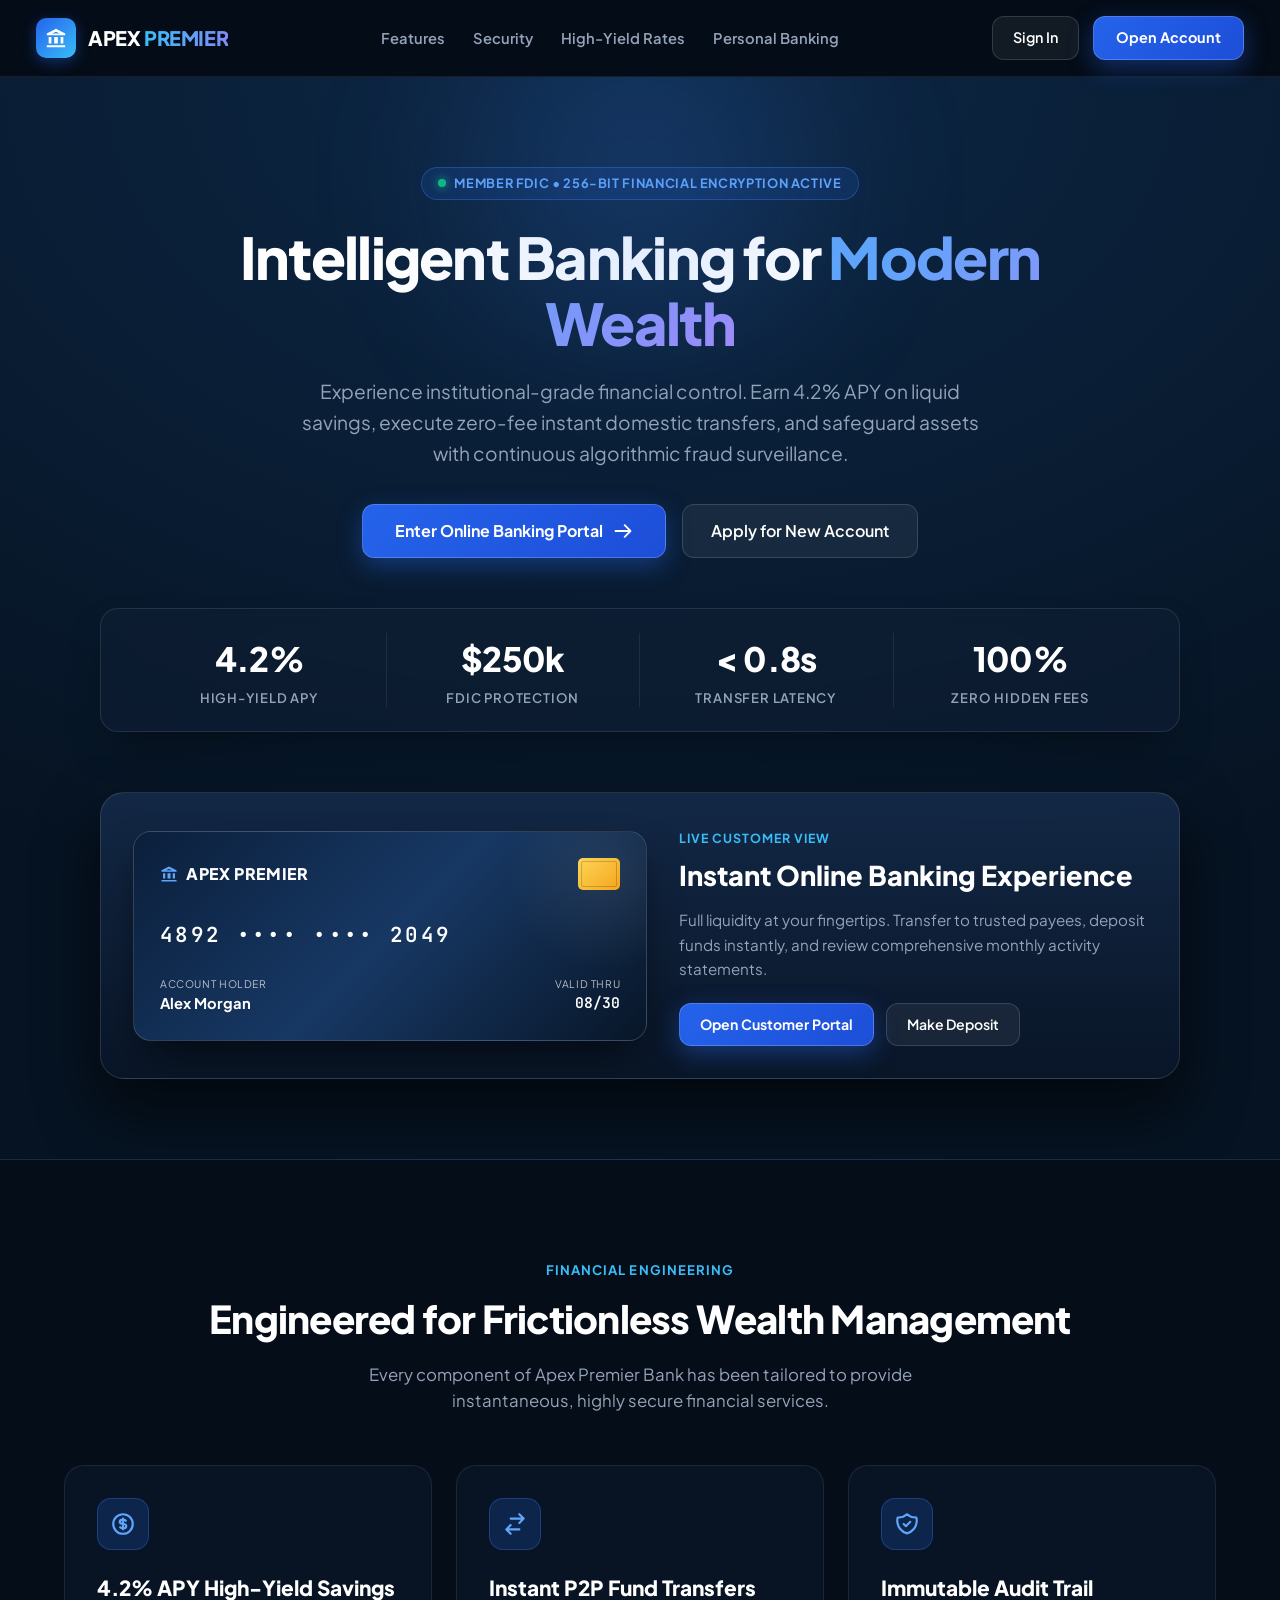
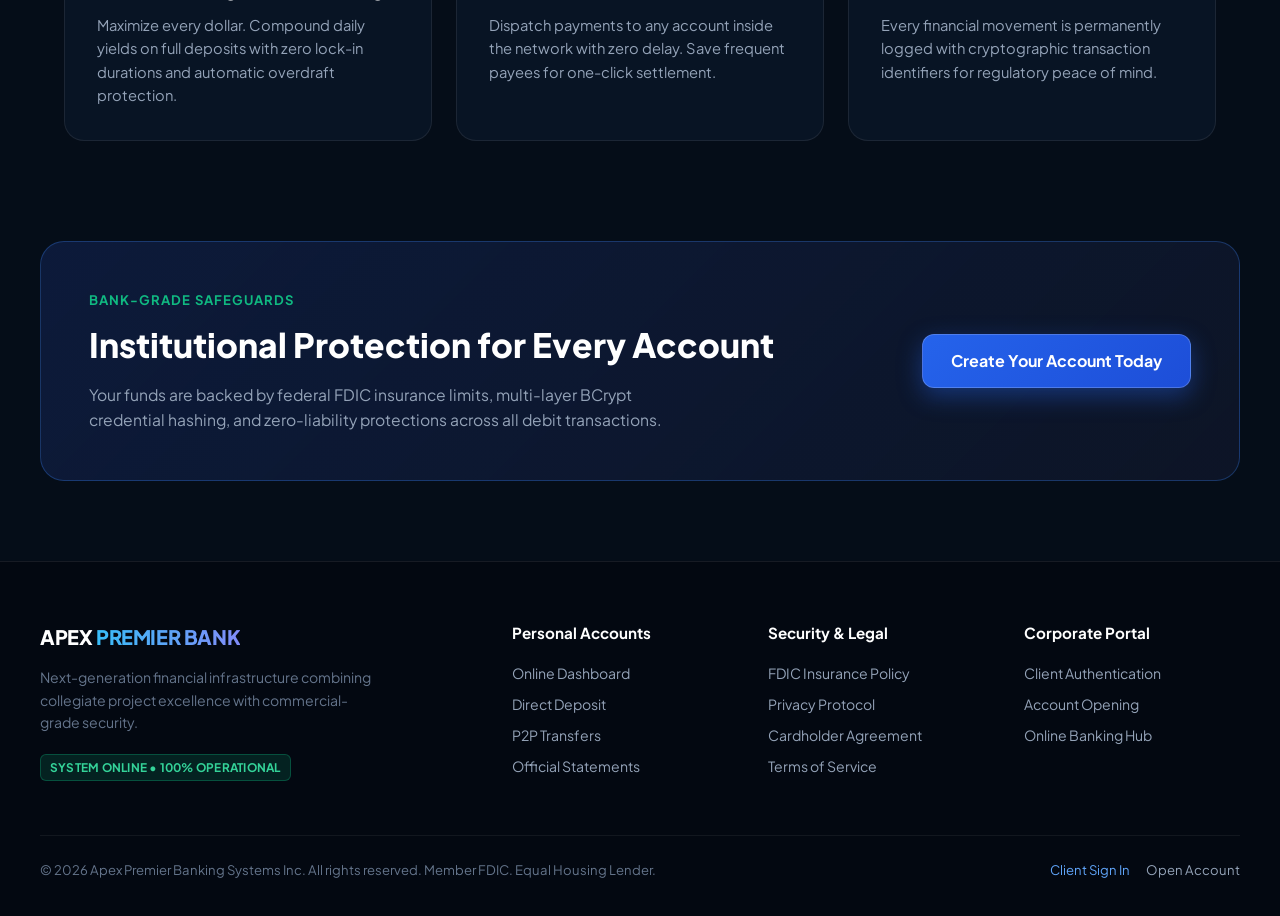
==== index.html @ bdad442d "Fix GitHub deployment: add root pages, clean submodules, update UI and backend" ====
<!DOCTYPE html>
<html lang="en">
<head>
  <meta charset="UTF-8">
  <meta name="viewport" content="width=device-width, initial-scale=1.0">
  <title>Apex Premier Bank - Intelligent Modern Banking</title>
  <link rel="stylesheet" href="css/style.css">
  <link rel="stylesheet" href="css/dashboard.css">
  <style>
    /* World-Class Premium Landing UI Styles */
    :root {
      --hero-gradient: radial-gradient(100% 80% at 50% 0%, #0d2847 0%, #061322 100%);
      --accent-glow: 0 0 40px rgba(37, 99, 235, 0.28);
    }

    body {
      background-color: #050d18;
      color: #e2e8f0;
      overflow-x: hidden;
    }

    /* Premium Navigation Header */
    .landing-nav {
      position: sticky;
      top: 0;
      z-index: 100;
      background: rgba(5, 13, 24, 0.85);
      backdrop-filter: blur(16px);
      -webkit-backdrop-filter: blur(16px);
      border-bottom: 1px solid rgba(255, 255, 255, 0.08);
      padding: 16px 36px;
      display: flex;
      justify-content: space-between;
      align-items: center;
    }

    .brand-logo-wrap {
      display: flex;
      align-items: center;
      gap: 12px;
      text-decoration: none;
    }

    .brand-icon-lux {
      width: 40px;
      height: 40px;
      background: linear-gradient(135deg, #2563eb, #38bdf8);
      border-radius: 10px;
      display: flex;
      align-items: center;
      justify-content: center;
      color: #ffffff;
      box-shadow: 0 4px 14px rgba(37, 99, 235, 0.4);
    }

    .brand-text-lux {
      font-size: 1.25rem;
      font-weight: 800;
      letter-spacing: -0.02em;
      color: #ffffff;
    }

    .brand-text-lux span {
      background: linear-gradient(90deg, #38bdf8, #818cf8);
      -webkit-background-clip: text;
      -webkit-text-fill-color: transparent;
    }

    .nav-links-lux {
      display: flex;
      align-items: center;
      gap: 28px;
      list-style: none;
    }

    .nav-links-lux a {
      color: #94a3b8;
      font-size: 0.92rem;
      font-weight: 600;
      transition: color 0.2s ease;
    }

    .nav-links-lux a:hover {
      color: #ffffff;
    }

    .nav-actions-lux {
      display: flex;
      align-items: center;
      gap: 14px;
    }

    /* Hero Section */
    .hero-lux {
      position: relative;
      background: var(--hero-gradient);
      padding: 90px 24px 80px;
      text-align: center;
      overflow: hidden;
      border-bottom: 1px solid rgba(255, 255, 255, 0.06);
    }

    .hero-glow-orb {
      position: absolute;
      top: -100px;
      left: 50%;
      transform: translateX(-50%);
      width: 600px;
      height: 400px;
      background: radial-gradient(circle, rgba(59, 130, 246, 0.22) 0%, transparent 70%);
      filter: blur(60px);
      pointer-events: none;
    }

    .hero-badge {
      display: inline-flex;
      align-items: center;
      gap: 8px;
      padding: 6px 16px;
      border-radius: 50px;
      background: rgba(37, 99, 235, 0.15);
      border: 1px solid rgba(59, 130, 246, 0.35);
      color: #60a5fa;
      font-size: 0.8rem;
      font-weight: 700;
      letter-spacing: 0.05em;
      margin-bottom: 24px;
      text-transform: uppercase;
    }

    .hero-badge-dot {
      width: 8px;
      height: 8px;
      border-radius: 50%;
      background: #10b981;
      box-shadow: 0 0 10px #10b981;
    }

    .hero-headline {
      font-size: 3.6rem;
      font-weight: 800;
      letter-spacing: -0.03em;
      line-height: 1.15;
      max-width: 900px;
      margin: 0 auto 20px;
      color: #ffffff;
    }

    .hero-headline span {
      background: linear-gradient(135deg, #60a5fa 20%, #a78bfa 100%);
      -webkit-background-clip: text;
      -webkit-text-fill-color: transparent;
    }

    .hero-subtext {
      font-size: 1.2rem;
      color: #94a3b8;
      max-width: 680px;
      margin: 0 auto 36px;
      line-height: 1.6;
    }

    .hero-cta-group {
      display: flex;
      justify-content: center;
      gap: 16px;
      margin-bottom: 50px;
      flex-wrap: wrap;
    }

    .btn-lux-primary {
      background: linear-gradient(135deg, #2563eb, #1d4ed8);
      color: #ffffff;
      padding: 14px 32px;
      border-radius: 12px;
      font-weight: 700;
      font-size: 1rem;
      box-shadow: 0 8px 24px rgba(37, 99, 235, 0.4);
      display: inline-flex;
      align-items: center;
      gap: 10px;
      border: 1px solid rgba(255, 255, 255, 0.2);
      transition: all 0.25s ease;
    }

    .btn-lux-primary:hover {
      transform: translateY(-2px);
      box-shadow: 0 12px 30px rgba(37, 99, 235, 0.6);
      background: linear-gradient(135deg, #3b82f6, #2563eb);
    }

    .btn-lux-secondary {
      background: rgba(255, 255, 255, 0.06);
      color: #ffffff;
      padding: 14px 28px;
      border-radius: 12px;
      font-weight: 600;
      font-size: 1rem;
      border: 1px solid rgba(255, 255, 255, 0.14);
      display: inline-flex;
      align-items: center;
      gap: 8px;
      transition: all 0.25s ease;
    }

    .btn-lux-secondary:hover {
      background: rgba(255, 255, 255, 0.12);
      border-color: rgba(255, 255, 255, 0.3);
    }

    /* Key Metrics Bar */
    .metrics-bar {
      display: grid;
      grid-template-columns: repeat(4, 1fr);
      max-width: 1080px;
      margin: 0 auto 20px;
      padding: 24px 32px;
      background: rgba(15, 30, 52, 0.6);
      border: 1px solid rgba(255, 255, 255, 0.1);
      border-radius: 18px;
      backdrop-filter: blur(12px);
      box-shadow: 0 20px 40px -15px rgba(0, 0, 0, 0.5);
    }

    .metric-item {
      text-align: center;
      border-right: 1px solid rgba(255, 255, 255, 0.08);
      padding: 0 16px;
    }

    .metric-item:last-child {
      border-right: none;
    }

    .metric-number {
      font-size: 2.1rem;
      font-weight: 800;
      color: #ffffff;
      letter-spacing: -0.02em;
    }

    .metric-desc {
      font-size: 0.82rem;
      color: #94a3b8;
      font-weight: 600;
      text-transform: uppercase;
      letter-spacing: 0.06em;
      margin-top: 4px;
    }

    /* Showcase Card Container */
    .card-showcase-wrap {
      max-width: 1080px;
      margin: 60px auto 0;
      position: relative;
    }

    .hero-mockup-frame {
      background: linear-gradient(180deg, rgba(22, 45, 78, 0.8) 0%, rgba(10, 22, 40, 0.95) 100%);
      border: 1px solid rgba(255, 255, 255, 0.12);
      border-radius: 24px;
      padding: 32px;
      box-shadow: 0 30px 60px rgba(0, 0, 0, 0.6);
      display: grid;
      grid-template-columns: 1.1fr 1fr;
      gap: 32px;
      align-items: center;
      text-align: left;
    }

    /* Feature Grid Section */
    .features-section {
      max-width: 1200px;
      margin: 100px auto;
      padding: 0 24px;
    }

    .section-badge {
      color: #38bdf8;
      font-weight: 700;
      font-size: 0.82rem;
      letter-spacing: 0.08em;
      text-transform: uppercase;
      margin-bottom: 10px;
    }

    .section-title-lux {
      font-size: 2.4rem;
      font-weight: 800;
      color: #ffffff;
      letter-spacing: -0.02em;
      margin-bottom: 14px;
    }

    .section-desc-lux {
      font-size: 1.05rem;
      color: #94a3b8;
      max-width: 600px;
      line-height: 1.6;
      margin-bottom: 50px;
    }

    .lux-grid {
      display: grid;
      grid-template-columns: repeat(auto-fit, minmax(320px, 1fr));
      gap: 24px;
    }

    .lux-card {
      background: rgba(15, 30, 52, 0.45);
      border: 1px solid rgba(255, 255, 255, 0.08);
      border-radius: 20px;
      padding: 32px;
      transition: all 0.3s ease;
      position: relative;
      overflow: hidden;
    }

    .lux-card:hover {
      transform: translateY(-5px);
      border-color: rgba(59, 130, 246, 0.5);
      background: rgba(18, 38, 68, 0.6);
      box-shadow: 0 20px 40px rgba(0, 0, 0, 0.4);
    }

    .lux-icon {
      width: 52px;
      height: 52px;
      border-radius: 14px;
      background: rgba(37, 99, 235, 0.2);
      border: 1px solid rgba(59, 130, 246, 0.3);
      display: flex;
      align-items: center;
      justify-content: center;
      color: #60a5fa;
      margin-bottom: 22px;
    }

    .lux-card-title {
      font-size: 1.3rem;
      font-weight: 800;
      color: #ffffff;
      margin-bottom: 10px;
    }

    .lux-card-desc {
      font-size: 0.92rem;
      color: #94a3b8;
      line-height: 1.6;
    }

    /* Security & Compliance Banner */
    .security-banner {
      max-width: 1200px;
      margin: 80px auto;
      padding: 48px;
      background: linear-gradient(135deg, rgba(30, 58, 138, 0.3) 0%, rgba(15, 23, 42, 0.8) 100%);
      border: 1px solid rgba(59, 130, 246, 0.3);
      border-radius: 24px;
      display: flex;
      align-items: center;
      justify-content: space-between;
      gap: 40px;
      flex-wrap: wrap;
    }

    /* Footer */
    .landing-footer {
      background: #030811;
      border-top: 1px solid rgba(255, 255, 255, 0.08);
      padding: 60px 36px 36px;
      color: #64748b;
      font-size: 0.88rem;
    }

    .footer-grid {
      max-width: 1200px;
      margin: 0 auto;
      display: grid;
      grid-template-columns: 2fr 1fr 1fr 1fr;
      gap: 40px;
      margin-bottom: 48px;
    }

    .footer-col h4 {
      color: #ffffff;
      font-size: 0.95rem;
      font-weight: 700;
      margin-bottom: 18px;
    }

    .footer-col ul {
      list-style: none;
    }

    .footer-col ul li {
      margin-bottom: 10px;
    }

    .footer-col ul li a {
      color: #94a3b8;
      transition: color 0.2s ease;
    }

    .footer-col ul li a:hover {
      color: #ffffff;
    }

    .footer-bottom {
      max-width: 1200px;
      margin: 0 auto;
      padding-top: 24px;
      border-top: 1px solid rgba(255, 255, 255, 0.06);
      display: flex;
      justify-content: space-between;
      align-items: center;
      font-size: 0.82rem;
      flex-wrap: wrap;
      gap: 12px;
    }

    @media (max-width: 900px) {
      .nav-links-lux { display: none; }
      .metrics-bar { grid-template-columns: repeat(2, 1fr); gap: 20px; }
      .hero-mockup-frame { grid-template-columns: 1fr; }
      .hero-headline { font-size: 2.6rem; }
      .footer-grid { grid-template-columns: 1fr; }
    }
  </style>
</head>
<body>

  <!-- Premium Top Navigation -->
  <nav class="landing-nav">
    <a href="index.html" class="brand-logo-wrap">
      <div class="brand-icon-lux">
        <svg width="22" height="22" viewBox="0 0 24 24" fill="currentColor">
          <path d="M12 2L2 7v2h20V7L12 2zm0 3.3L16.2 7H7.8L12 5.3zM4 11v7h3v-7H4zm6 0v7h4v-7h-4zm7 0v7h3v-7h-3zm-15 9v2h20v-2H2z"/>
        </svg>
      </div>
      <div class="brand-text-lux">APEX <span>PREMIER</span></div>
    </a>

    <ul class="nav-links-lux">
      <li><a href="#features">Features</a></li>
      <li><a href="#security">Security</a></li>
      <li><a href="#rates">High-Yield Rates</a></li>
      <li><a href="login.html">Personal Banking</a></li>
    </ul>

    <div class="nav-actions-lux">
      <a href="login.html" class="btn-lux-secondary" style="padding: 10px 20px; font-size: 0.9rem;">Sign In</a>
      <a href="register.html" class="btn-lux-primary" style="padding: 10px 22px; font-size: 0.9rem;">Open Account</a>
    </div>
  </nav>

  <!-- Hero Section -->
  <header class="hero-lux">
    <div class="hero-glow-orb"></div>
    
    <div class="hero-badge">
      <span class="hero-badge-dot"></span>
      Member FDIC &bull; 256-Bit Financial Encryption Active
    </div>

    <h1 class="hero-headline">
      Intelligent Banking for <span>Modern Wealth</span>
    </h1>

    <p class="hero-subtext">
      Experience institutional-grade financial control. Earn 4.2% APY on liquid savings, execute zero-fee instant domestic transfers, and safeguard assets with continuous algorithmic fraud surveillance.
    </p>

    <div class="hero-cta-group">
      <a href="login.html" class="btn-lux-primary">
        Enter Online Banking Portal
        <svg width="20" height="20" fill="none" stroke="currentColor" stroke-width="2.2" viewBox="0 0 24 24"><path stroke-linecap="round" stroke-linejoin="round" d="M14 5l7 7m0 0l-7 7m7-7H3"/></svg>
      </a>
      <a href="register.html" class="btn-lux-secondary">
        Apply for New Account
      </a>
    </div>

    <!-- Live Metrics Bar -->
    <div class="metrics-bar">
      <div class="metric-item">
        <div class="metric-number">4.2%</div>
        <div class="metric-desc">High-Yield APY</div>
      </div>
      <div class="metric-item">
        <div class="metric-number">$250k</div>
        <div class="metric-desc">FDIC Protection</div>
      </div>
      <div class="metric-item">
        <div class="metric-number">&lt; 0.8s</div>
        <div class="metric-desc">Transfer Latency</div>
      </div>
      <div class="metric-item">
        <div class="metric-number">100%</div>
        <div class="metric-desc">Zero Hidden Fees</div>
      </div>
    </div>

    <!-- Interactive Card & Account Showcase -->
    <div class="card-showcase-wrap">
      <div class="hero-mockup-frame">
        <div>
          <!-- Executive Obsidian Card -->
          <div class="virtual-card-wrapper" style="background: linear-gradient(135deg, #0b1f3b 0%, #173864 50%, #081628 100%); border: 1px solid rgba(255,255,255,0.15); box-shadow: 0 20px 40px -10px rgba(0,0,0,0.6);">
            <div class="card-top">
              <div class="bank-logo-text" style="display: flex; align-items: center; gap: 8px;">
                <svg width="18" height="18" viewBox="0 0 24 24" fill="#60a5fa"><path d="M12 2L2 7v2h20V7L12 2zm0 3.3L16.2 7H7.8L12 5.3zM4 11v7h3v-7H4zm6 0v7h4v-7h-4zm7 0v7h3v-7h-3zm-15 9v2h20v-2H2z"/></svg>
                APEX PREMIER
              </div>
              <div class="card-chip"></div>
            </div>
            
            <div class="card-number">4892 &bull;&bull;&bull;&bull; &bull;&bull;&bull;&bull; 2049</div>

            <div class="card-bottom">
              <div>
                <div class="card-holder-label">Account Holder</div>
                <div class="card-holder-name">Alex Morgan</div>
              </div>
              <div style="text-align: right;">
                <div class="card-holder-label">Valid Thru</div>
                <div class="card-valid-thru">08/30</div>
              </div>
            </div>
          </div>
        </div>

        <div>
          <span style="font-size: 0.78rem; text-transform: uppercase; color: #38bdf8; font-weight: 700; letter-spacing: 0.08em;">Live Customer View</span>
          <h3 style="font-size: 1.7rem; font-weight: 800; color: #ffffff; margin: 6px 0 12px;">Instant Online Banking Experience</h3>
          <p style="color: #94a3b8; font-size: 0.95rem; line-height: 1.6; margin-bottom: 22px;">
            Full liquidity at your fingertips. Transfer to trusted payees, deposit funds instantly, and review comprehensive monthly activity statements.
          </p>

          <div style="display: flex; gap: 12px; flex-wrap: wrap;">
            <a href="dashboard.html" class="btn-lux-primary" style="padding: 10px 20px; font-size: 0.88rem;">
              Open Customer Portal
            </a>
            <a href="deposit.html" class="btn-lux-secondary" style="padding: 10px 20px; font-size: 0.88rem;">
              Make Deposit
            </a>
          </div>
        </div>
      </div>
    </div>
  </header>

  <!-- Core Banking Features -->
  <section id="features" class="features-section">
    <div style="text-align: center;">
      <div class="section-badge">Financial Engineering</div>
      <h2 class="section-title-lux">Engineered for Frictionless Wealth Management</h2>
      <p class="section-desc-lux" style="margin-left: auto; margin-right: auto;">
        Every component of Apex Premier Bank has been tailored to provide instantaneous, highly secure financial services.
      </p>
    </div>

    <div class="lux-grid">
      <!-- Feature 1 -->
      <div class="lux-card">
        <div class="lux-icon">
          <svg width="26" height="26" fill="none" stroke="currentColor" stroke-width="2" viewBox="0 0 24 24"><path stroke-linecap="round" stroke-linejoin="round" d="M12 8c-1.657 0-3 .895-3 2s1.343 2 3 2 3 .895 3 2-1.343 2-3 2m0-8c1.11 0 2.08.402 2.599 1M12 8V7m0 1v8m0 0v1m0-1c-1.11 0-2.08-.402-2.599-1M21 12a9 9 0 11-18 0 9 9 0 0118 0z"/></svg>
        </div>
        <h3 class="lux-card-title">4.2% APY High-Yield Savings</h3>
        <p class="lux-card-desc">Maximize every dollar. Compound daily yields on full deposits with zero lock-in durations and automatic overdraft protection.</p>
      </div>

      <!-- Feature 2 -->
      <div class="lux-card">
        <div class="lux-icon">
          <svg width="26" height="26" fill="none" stroke="currentColor" stroke-width="2" viewBox="0 0 24 24"><path stroke-linecap="round" stroke-linejoin="round" d="M8 7h12m0 0l-4-4m4 4l-4 4m0 6H4m0 0l4 4m-4-4l4-4"/></svg>
        </div>
        <h3 class="lux-card-title">Instant P2P Fund Transfers</h3>
        <p class="lux-card-desc">Dispatch payments to any account inside the network with zero delay. Save frequent payees for one-click settlement.</p>
      </div>

      <!-- Feature 3 -->
      <div class="lux-card">
        <div class="lux-icon">
          <svg width="26" height="26" fill="none" stroke="currentColor" stroke-width="2" viewBox="0 0 24 24"><path stroke-linecap="round" stroke-linejoin="round" d="M9 12l2 2 4-4m5.618-4.016A11.955 11.955 0 0112 2.944a11.955 11.955 0 01-8.618 3.04A12.02 12.02 0 003 9c0 5.591 3.824 10.29 9 11.622 5.176-1.332 9-6.03 9-11.622 0-1.042-.133-2.052-.382-3.016z"/></svg>
        </div>
        <h3 class="lux-card-title">Immutable Audit Trail</h3>
        <p class="lux-card-desc">Every financial movement is permanently logged with cryptographic transaction identifiers for regulatory peace of mind.</p>
      </div>
    </div>
  </section>

  <!-- Security Banner -->
  <section id="security" style="padding: 0 24px;">
    <div class="security-banner">
      <div>
        <div class="section-badge" style="color: #10b981;">Bank-Grade Safeguards</div>
        <h2 style="font-size: 2.1rem; font-weight: 800; color: #ffffff; margin-bottom: 12px;">Institutional Protection for Every Account</h2>
        <p style="color: #94a3b8; font-size: 0.98rem; max-width: 580px; line-height: 1.6;">
          Your funds are backed by federal FDIC insurance limits, multi-layer BCrypt credential hashing, and zero-liability protections across all debit transactions.
        </p>
      </div>

      <div>
        <a href="register.html" class="btn-lux-primary" style="padding: 14px 28px;">
          Create Your Account Today
        </a>
      </div>
    </div>
  </section>

  <!-- Premium Footer -->
  <footer class="landing-footer">
    <div class="footer-grid">
      <div>
        <div class="brand-text-lux" style="margin-bottom: 14px;">APEX <span>PREMIER BANK</span></div>
        <p style="line-height: 1.6; max-width: 340px; margin-bottom: 20px;">
          Next-generation financial infrastructure combining collegiate project excellence with commercial-grade security.
        </p>
        <span class="badge badge-success" style="background: rgba(16, 185, 129, 0.15); color: #34d399; border: 1px solid rgba(16, 185, 129, 0.3);">
          SYSTEM ONLINE &bull; 100% OPERATIONAL
        </span>
      </div>

      <div class="footer-col">
        <h4>Personal Accounts</h4>
        <ul>
          <li><a href="dashboard.html">Online Dashboard</a></li>
          <li><a href="deposit.html">Direct Deposit</a></li>
          <li><a href="transfer.html">P2P Transfers</a></li>
          <li><a href="transactions.html">Official Statements</a></li>
        </ul>
      </div>

      <div class="footer-col">
        <h4>Security & Legal</h4>
        <ul>
          <li><a href="#">FDIC Insurance Policy</a></li>
          <li><a href="#">Privacy Protocol</a></li>
          <li><a href="#">Cardholder Agreement</a></li>
          <li><a href="#">Terms of Service</a></li>
        </ul>
      </div>

      <div class="footer-col">
        <h4>Corporate Portal</h4>
        <ul>
          <li><a href="login.html">Client Authentication</a></li>
          <li><a href="register.html">Account Opening</a></li>
          <li><a href="dashboard.html">Online Banking Hub</a></li>
        </ul>
      </div>
    </div>

    <div class="footer-bottom">
      <div>&copy; 2026 Apex Premier Banking Systems Inc. All rights reserved. Member FDIC. Equal Housing Lender.</div>
      <div>
        <a href="login.html" style="color: #60a5fa; margin-right: 14px;">Client Sign In</a>
        <a href="register.html" style="color: #94a3b8;">Open Account</a>
      </div>
    </div>
  </footer>

</body>
</html>
---- css/style.css ----
/* ===================================================================
   Banking Management System - Global Design System
   Corporate Banking Theme: Navy Blue, Royal Blue, Crisp White & Slate
   =================================================================== */

@import url('https://fonts.googleapis.com/css2?family=Plus+Jakarta+Sans:wght@300;400;500;600;700;800&family=JetBrains+Mono:wght@400;500;600&display=swap');

:root {
  /* Primary & Corporate Navy */
  --navy-950: #071527;
  --navy-900: #0a1f38;
  --navy-800: #0f294a;
  --navy-700: #163a66;

  /* Royal Blue Accent */
  --blue-600: #1d4ed8;
  --blue-500: #2563eb;
  --blue-400: #3b82f6;
  --blue-50:  #eff6ff;
  --blue-100: #dbeafe;

  /* Backgrounds & Canvas (Clean White & Soft Blue-Grey) */
  --bg-page: #f4f6fa;
  --bg-subtle: #f8fafc;
  --bg-card: #ffffff;
  --bg-sidebar: #0a1f38;
  --bg-sidebar-hover: #132d4e;
  --bg-sidebar-active: #1d4ed8;

  /* Borders */
  --border-color: #e2e8f0;
  --border-subtle: #edf2f7;
  --border-focus: #2563eb;

  /* Typography Colors */
  --text-main: #0f172a;
  --text-body: #334155;
  --text-muted: #64748b;
  --text-light: #94a3b8;
  --text-white: #ffffff;

  /* Status Colors */
  --green-600: #16a34a;
  --green-700: #15803d;
  --green-50:  #f0fdf4;
  --green-100: #dcfce7;

  --red-600: #dc2626;
  --red-700: #b91c1c;
  --red-50:  #fef2f2;
  --red-100: #fee2e2;

  --amber-600: #d97706;
  --amber-50:  #fffbeb;
  --amber-100: #fef3c7;

  /* Typography */
  --font-sans: 'Plus Jakarta Sans', -apple-system, BlinkMacSystemFont, 'Segoe UI', Roboto, sans-serif;
  --font-mono: 'JetBrains Mono', monospace;

  /* Radii & Shadows */
  --radius-sm: 6px;
  --radius-md: 10px;
  --radius-lg: 14px;
  --radius-xl: 18px;
  --shadow-xs: 0 1px 2px 0 rgba(0, 0, 0, 0.05);
  --shadow-sm: 0 1px 3px 0 rgba(0, 0, 0, 0.08), 0 1px 2px -1px rgba(0, 0, 0, 0.04);
  --shadow-md: 0 4px 6px -1px rgba(0, 0, 0, 0.07), 0 2px 4px -2px rgba(0, 0, 0, 0.05);
  --shadow-lg: 0 10px 15px -3px rgba(0, 0, 0, 0.08), 0 4px 6px -4px rgba(0, 0, 0, 0.04);

  /* Transitions */
  --transition-fast: 0.15s ease;
  --transition-normal: 0.2s cubic-bezier(0.4, 0, 0.2, 1);
}

/* Reset & Defaults */
*, *::before, *::after {
  box-sizing: border-box;
  margin: 0;
  padding: 0;
}

body {
  font-family: var(--font-sans);
  background-color: var(--bg-page);
  color: var(--text-body);
  min-height: 100vh;
  line-height: 1.5;
  -webkit-font-smoothing: antialiased;
}

a {
  color: inherit;
  text-decoration: none;
}

button, input, select, textarea {
  font-family: inherit;
}

/* Layout */
.app-layout {
  display: flex;
  min-height: 100vh;
}

/* Professional Navy Sidebar */
.sidebar {
  width: 270px;
  background-color: var(--bg-sidebar);
  display: flex;
  flex-direction: column;
  padding: 24px 18px;
  position: fixed;
  top: 0;
  left: 0;
  bottom: 0;
  z-index: 100;
  color: #fff;
  transition: transform var(--transition-normal);
  box-shadow: 2px 0 8px rgba(0, 0, 0, 0.05);
}

.brand {
  display: flex;
  align-items: center;
  gap: 12px;
  padding: 4px 10px 20px;
  border-bottom: 1px solid rgba(255, 255, 255, 0.1);
  margin-bottom: 22px;
}

.brand-icon {
  width: 40px;
  height: 40px;
  background: var(--blue-600);
  border-radius: var(--radius-md);
  display: flex;
  align-items: center;
  justify-content: center;
  color: #fff;
  flex-shrink: 0;
}

.brand-icon svg {
  width: 22px;
  height: 22px;
  fill: currentColor;
}

.brand-title {
  font-size: 1.15rem;
  font-weight: 800;
  letter-spacing: -0.01em;
  color: #ffffff;
}

.brand-badge {
  font-size: 0.65rem;
  background: rgba(255, 255, 255, 0.15);
  color: #e2e8f0;
  padding: 2px 7px;
  border-radius: 4px;
  font-weight: 700;
  letter-spacing: 0.05em;
  text-transform: uppercase;
}

.nav-section-title {
  font-size: 0.7rem;
  text-transform: uppercase;
  letter-spacing: 0.08em;
  color: #8da4be;
  font-weight: 700;
  padding: 10px 14px 6px;
}

.nav-menu {
  list-style: none;
  display: flex;
  flex-direction: column;
  gap: 5px;
  margin-bottom: 18px;
}

.nav-link {
  display: flex;
  align-items: center;
  gap: 12px;
  padding: 11px 14px;
  border-radius: var(--radius-md);
  color: #c4d5e8;
  font-size: 0.9rem;
  font-weight: 500;
  transition: all var(--transition-fast);
}

.nav-link svg {
  width: 19px;
  height: 19px;
  stroke: currentColor;
  stroke-width: 2;
  fill: none;
}

.nav-link:hover {
  background-color: var(--bg-sidebar-hover);
  color: #ffffff;
}

.nav-link.active {
  background-color: var(--blue-600);
  color: #ffffff;
  font-weight: 600;
  box-shadow: 0 2px 6px rgba(29, 78, 216, 0.35);
}

.sidebar-footer {
  margin-top: auto;
  padding-top: 16px;
  border-top: 1px solid rgba(255, 255, 255, 0.1);
}

.user-card {
  display: flex;
  align-items: center;
  gap: 10px;
  padding: 10px 12px;
  border-radius: var(--radius-md);
  background: rgba(255, 255, 255, 0.06);
}

.user-avatar {
  width: 38px;
  height: 38px;
  border-radius: 50%;
  background: var(--blue-600);
  display: flex;
  align-items: center;
  justify-content: center;
  font-weight: 700;
  color: #fff;
  font-size: 0.85rem;
}

.user-info {
  flex: 1;
  overflow: hidden;
}

.user-name {
  font-size: 0.85rem;
  font-weight: 600;
  color: #ffffff;
  white-space: nowrap;
  overflow: hidden;
  text-overflow: ellipsis;
}

.user-role {
  font-size: 0.72rem;
  color: #93c5fd;
}

/* Main Content Area */
.main-wrapper {
  flex: 1;
  margin-left: 270px;
  padding: 30px 40px 60px;
  min-height: 100vh;
}

/* Topbar Header */
.topbar {
  display: flex;
  align-items: center;
  justify-content: space-between;
  margin-bottom: 28px;
  gap: 16px;
}

.topbar-greeting h1 {
  font-size: 1.55rem;
  font-weight: 800;
  color: var(--navy-950);
  letter-spacing: -0.02em;
}

.topbar-greeting p {
  color: var(--text-muted);
  font-size: 0.88rem;
  margin-top: 2px;
}

.topbar-actions {
  display: flex;
  align-items: center;
  gap: 12px;
}

.pill-badge {
  display: inline-flex;
  align-items: center;
  gap: 8px;
  background: #ffffff;
  border: 1px solid var(--border-color);
  padding: 7px 14px;
  border-radius: 30px;
  font-size: 0.8rem;
  color: var(--text-muted);
  font-weight: 500;
  box-shadow: var(--shadow-xs);
}

.pulse-dot {
  width: 8px;
  height: 8px;
  background: var(--green-600);
  border-radius: 50%;
  box-shadow: 0 0 0 2px rgba(22, 163, 74, 0.2);
}

/* Mobile Toggle */
.mobile-toggle {
  display: none;
  background: #ffffff;
  border: 1px solid var(--border-color);
  color: var(--navy-950);
  padding: 8px;
  border-radius: var(--radius-sm);
  cursor: pointer;
}

/* White Corporate Cards */
.card {
  background-color: var(--bg-card);
  border: 1px solid var(--border-color);
  border-radius: var(--radius-lg);
  padding: 24px;
  box-shadow: var(--shadow-sm);
  position: relative;
}

/* Buttons */
.btn {
  display: inline-flex;
  align-items: center;
  justify-content: center;
  gap: 8px;
  padding: 10px 18px;
  border-radius: var(--radius-md);
  font-size: 0.88rem;
  font-weight: 600;
  border: 1px solid transparent;
  cursor: pointer;
  transition: all var(--transition-fast);
}

.btn-primary {
  background-color: var(--blue-600);
  color: #ffffff;
  border-color: var(--blue-600);
}

.btn-primary:hover {
  background-color: #1e40af;
  border-color: #1e40af;
}

.btn-secondary {
  background-color: #ffffff;
  color: var(--text-main);
  border-color: var(--border-color);
}

.btn-secondary:hover {
  background-color: var(--bg-subtle);
  border-color: #cbd5e1;
}

.btn-outline {
  background-color: transparent;
  color: var(--blue-600);
  border-color: var(--blue-600);
}

.btn-outline:hover {
  background-color: var(--blue-50);
}

.btn-danger {
  background-color: var(--red-600);
  color: #ffffff;
  border-color: var(--red-600);
}

.btn-danger:hover {
  background-color: var(--red-700);
  border-color: var(--red-700);
}

.btn-danger-outline {
  background-color: #ffffff;
  color: var(--red-600);
  border-color: #fca5a5;
}

.btn-danger-outline:hover {
  background-color: var(--red-50);
  border-color: var(--red-600);
}

.btn-sm {
  padding: 5px 10px;
  font-size: 0.78rem;
  border-radius: var(--radius-sm);
}

/* Badges */
.badge {
  display: inline-flex;
  align-items: center;
  gap: 5px;
  padding: 4px 9px;
  border-radius: 6px;
  font-size: 0.74rem;
  font-weight: 700;
  letter-spacing: 0.02em;
}

.badge-success {
  background-color: var(--green-100);
  color: var(--green-700);
}

.badge-danger {
  background-color: var(--red-100);
  color: var(--red-700);
}

.badge-info {
  background-color: var(--blue-100);
  color: var(--blue-600);
}

.badge-warning {
  background-color: var(--amber-100);
  color: var(--amber-600);
}

/* Modal Dialog for Delete Confirmation & Safety */
.modal-backdrop {
  position: fixed;
  inset: 0;
  background: rgba(15, 23, 42, 0.6);
  backdrop-filter: blur(4px);
  display: flex;
  align-items: center;
  justify-content: center;
  z-index: 1000;
  padding: 20px;
  opacity: 0;
  pointer-events: none;
  transition: opacity var(--transition-fast);
}

.modal-backdrop.active {
  opacity: 1;
  pointer-events: auto;
}

.modal-box {
  background: #ffffff;
  border-radius: var(--radius-xl);
  max-width: 460px;
  width: 100%;
  padding: 26px;
  box-shadow: 0 20px 25px -5px rgba(0, 0, 0, 0.2), 0 10px 10px -5px rgba(0, 0, 0, 0.1);
  transform: scale(0.95);
  transition: transform var(--transition-fast);
}

.modal-backdrop.active .modal-box {
  transform: scale(1);
}

.modal-icon-warning {
  width: 50px;
  height: 50px;
  border-radius: 50%;
  background: var(--red-100);
  color: var(--red-600);
  display: flex;
  align-items: center;
  justify-content: center;
  margin-bottom: 16px;
}

.modal-title {
  font-size: 1.2rem;
  font-weight: 800;
  color: var(--navy-950);
  margin-bottom: 8px;
}

.modal-desc {
  font-size: 0.9rem;
  color: var(--text-muted);
  line-height: 1.5;
  margin-bottom: 22px;
}

.modal-footer {
  display: flex;
  justify-content: flex-end;
  gap: 10px;
}

/* Toast Notifications */
.toast-container {
  position: fixed;
  bottom: 24px;
  right: 24px;
  z-index: 2000;
  display: flex;
  flex-direction: column;
  gap: 10px;
}

.toast {
  display: flex;
  align-items: center;
  gap: 12px;
  padding: 14px 18px;
  border-radius: var(--radius-md);
  background: #ffffff;
  border: 1px solid var(--border-color);
  box-shadow: var(--shadow-lg);
  color: var(--text-main);
  font-size: 0.88rem;
  font-weight: 500;
  animation: slideIn 0.25s ease forwards;
  min-width: 320px;
}

.toast.success {
  border-left: 4px solid var(--green-600);
}

.toast.error {
  border-left: 4px solid var(--red-600);
}

@keyframes slideIn {
  from { transform: translateX(100%); opacity: 0; }
  to { transform: translateX(0); opacity: 1; }
}

/* Responsive */
@media (max-width: 1024px) {
  .sidebar {
    transform: translateX(-100%);
  }
  .sidebar.open {
    transform: translateX(0);
    box-shadow: 0 0 40px rgba(0, 0, 0, 0.4);
  }
  .main-wrapper {
    margin-left: 0;
    padding: 20px;
  }
  .mobile-toggle {
    display: block;
  }
}

/* World-Class Fintech UI Enhancements */
::-webkit-scrollbar {
  width: 8px;
  height: 8px;
}
::-webkit-scrollbar-track {
  background: rgba(0, 0, 0, 0.05);
}
::-webkit-scrollbar-thumb {
  background: rgba(100, 116, 139, 0.3);
  border-radius: 4px;
}
::-webkit-scrollbar-thumb:hover {
  background: rgba(100, 116, 139, 0.5);
}

.card {
  border: 1px solid rgba(226, 232, 240, 0.85);
  box-shadow: 0 4px 20px -2px rgba(15, 23, 42, 0.05);
  border-radius: var(--radius-lg);
  background: #ffffff;
}

.table tr {
  transition: background-color 0.15s ease;
}

.table tr:hover td {
  background-color: #f8fafc;
}

.btn-primary {
  background: linear-gradient(135deg, #2563eb, #1d4ed8);
  box-shadow: 0 4px 12px rgba(37, 99, 235, 0.25);
  transition: all 0.2s cubic-bezier(0.4, 0, 0.2, 1);
}

.btn-primary:hover {
  transform: translateY(-1px);
  box-shadow: 0 6px 18px rgba(37, 99, 235, 0.4);
}

.btn-primary:active {
  transform: translateY(0);
}
---- css/dashboard.css ----
/* ===================================================================
   Banking Management System - Dashboard & Transaction Components
   Corporate Theme: White Cards, Navy Blue Accents & Clean Tables
   =================================================================== */

/* Stats Grid */
.stats-grid {
  display: grid;
  grid-template-columns: repeat(auto-fit, minmax(230px, 1fr));
  gap: 18px;
  margin-bottom: 28px;
}

.stat-card {
  display: flex;
  align-items: center;
  gap: 16px;
  padding: 20px 22px;
  border-radius: var(--radius-lg);
  border: 1px solid var(--border-color);
  background: #ffffff;
  box-shadow: var(--shadow-sm);
  transition: transform var(--transition-fast), box-shadow var(--transition-fast);
}

.stat-card:hover {
  transform: translateY(-2px);
  box-shadow: var(--shadow-md);
}

.stat-icon {
  width: 48px;
  height: 48px;
  border-radius: var(--radius-md);
  display: flex;
  align-items: center;
  justify-content: center;
  flex-shrink: 0;
}

.stat-icon svg {
  width: 24px;
  height: 24px;
}

.stat-icon.blue {
  background-color: var(--blue-50);
  color: var(--blue-600);
}

.stat-icon.green {
  background-color: var(--green-50);
  color: var(--green-600);
}

.stat-icon.red {
  background-color: var(--red-50);
  color: var(--red-600);
}

.stat-icon.navy {
  background-color: #f1f5f9;
  color: var(--navy-800);
}

.stat-content {
  flex: 1;
}

.stat-label {
  font-size: 0.8rem;
  color: var(--text-muted);
  font-weight: 600;
  margin-bottom: 2px;
}

.stat-value {
  font-size: 1.5rem;
  font-weight: 800;
  color: var(--navy-950);
  letter-spacing: -0.02em;
}

.stat-trend {
  font-size: 0.74rem;
  display: flex;
  align-items: center;
  gap: 4px;
  margin-top: 3px;
  font-weight: 600;
}

.trend-up { color: var(--green-600); }
.trend-down { color: var(--red-600); }

/* Main Dashboard 2-Column Section */
.dashboard-columns {
  display: grid;
  grid-template-columns: 1.25fr 1fr;
  gap: 22px;
  margin-bottom: 28px;
}

@media (max-width: 1100px) {
  .dashboard-columns {
    grid-template-columns: 1fr;
  }
}

/* Executive Navy Banking Card */
.virtual-card-wrapper {
  background: linear-gradient(135deg, #0a1f38 0%, #163a66 100%);
  border-radius: var(--radius-xl);
  padding: 26px;
  color: #ffffff;
  position: relative;
  box-shadow: 0 12px 24px -6px rgba(10, 31, 56, 0.35);
  min-height: 210px;
  display: flex;
  flex-direction: column;
  justify-content: space-between;
  overflow: hidden;
}

.virtual-card-wrapper::after {
  content: '';
  position: absolute;
  top: -60px;
  right: -60px;
  width: 200px;
  height: 200px;
  background: radial-gradient(circle, rgba(255, 255, 255, 0.08) 0%, transparent 70%);
  border-radius: 50%;
  pointer-events: none;
}

.card-top {
  display: flex;
  justify-content: space-between;
  align-items: center;
}

.bank-logo-text {
  font-size: 1rem;
  font-weight: 800;
  letter-spacing: 0.04em;
  color: #ffffff;
}

.card-chip {
  width: 42px;
  height: 32px;
  background: linear-gradient(135deg, #fcd34d, #f59e0b);
  border-radius: 5px;
  position: relative;
}

.card-chip::before {
  content: '';
  position: absolute;
  inset: 3px;
  border: 1px solid rgba(0, 0, 0, 0.2);
  border-radius: 2px;
}

.card-number {
  font-family: var(--font-mono);
  font-size: 1.3rem;
  letter-spacing: 0.16em;
  margin: 16px 0 12px;
  font-weight: 600;
}

.card-bottom {
  display: flex;
  justify-content: space-between;
  align-items: flex-end;
}

.card-holder-label {
  font-size: 0.65rem;
  text-transform: uppercase;
  color: rgba(255, 255, 255, 0.7);
  letter-spacing: 0.06em;
}

.card-holder-name {
  font-size: 0.92rem;
  font-weight: 700;
}

.card-valid-thru {
  font-family: var(--font-mono);
  font-size: 0.92rem;
  font-weight: 600;
}

/* Quick Actions Box */
.quick-actions {
  display: grid;
  grid-template-columns: repeat(3, 1fr);
  gap: 12px;
  margin-top: 16px;
}

.action-btn {
  background: #ffffff;
  border: 1px solid var(--border-color);
  border-radius: var(--radius-md);
  padding: 14px 10px;
  display: flex;
  flex-direction: column;
  align-items: center;
  gap: 8px;
  color: var(--navy-900);
  font-size: 0.8rem;
  font-weight: 600;
  cursor: pointer;
  transition: all var(--transition-fast);
}

.action-btn:hover {
  background: var(--blue-50);
  border-color: var(--blue-600);
  color: var(--blue-600);
  transform: translateY(-2px);
}

.action-btn svg {
  width: 20px;
  height: 20px;
}

/* Beneficiaries Section */
.beneficiary-list {
  display: flex;
  flex-direction: column;
  gap: 10px;
  margin-top: 14px;
}

.beneficiary-item {
  display: flex;
  align-items: center;
  justify-content: space-between;
  padding: 12px 14px;
  background: var(--bg-subtle);
  border: 1px solid var(--border-color);
  border-radius: var(--radius-md);
  transition: background var(--transition-fast);
}

.beneficiary-item:hover {
  background: #ffffff;
  border-color: #cbd5e1;
}

.beneficiary-avatar {
  width: 36px;
  height: 36px;
  border-radius: 50%;
  background: var(--blue-100);
  color: var(--blue-600);
  display: flex;
  align-items: center;
  justify-content: center;
  font-weight: 700;
  font-size: 0.82rem;
  flex-shrink: 0;
}

/* Section Header */
.section-header {
  display: flex;
  justify-content: space-between;
  align-items: center;
  margin-bottom: 18px;
}

.section-title {
  font-size: 1.1rem;
  font-weight: 800;
  color: var(--navy-950);
  letter-spacing: -0.01em;
}

/* Form Styles */
.form-box {
  max-width: 640px;
  margin: 0 auto;
}

.form-group {
  margin-bottom: 18px;
}

.form-label {
  display: block;
  font-size: 0.82rem;
  font-weight: 700;
  color: var(--navy-900);
  margin-bottom: 7px;
}

.form-control {
  width: 100%;
  padding: 12px 16px;
  background: #ffffff;
  border: 1px solid var(--border-color);
  border-radius: var(--radius-md);
  color: var(--text-main);
  font-size: 0.92rem;
  transition: border-color var(--transition-fast), box-shadow var(--transition-fast);
}

.form-control:focus {
  outline: none;
  border-color: var(--blue-600);
  box-shadow: 0 0 0 3px rgba(37, 99, 235, 0.15);
}

.input-currency {
  position: relative;
}

.currency-symbol {
  position: absolute;
  left: 16px;
  top: 50%;
  transform: translateY(-50%);
  color: var(--text-muted);
  font-weight: 700;
  font-size: 1.1rem;
}

.input-currency .form-control {
  padding-left: 34px;
  font-size: 1.2rem;
  font-weight: 700;
  font-family: var(--font-mono);
}

.form-helper {
  font-size: 0.76rem;
  color: var(--text-muted);
  margin-top: 5px;
}

/* Preset Amount Pills */
.preset-amounts {
  display: flex;
  gap: 8px;
  margin-top: 8px;
  flex-wrap: wrap;
}

.preset-pill {
  background: #ffffff;
  border: 1px solid var(--border-color);
  padding: 6px 14px;
  border-radius: 20px;
  font-size: 0.82rem;
  color: var(--text-muted);
  cursor: pointer;
  font-weight: 600;
  transition: all var(--transition-fast);
}

.preset-pill:hover, .preset-pill.active {
  background: var(--blue-50);
  border-color: var(--blue-600);
  color: var(--blue-600);
}

/* Banking Tables */
.table-responsive {
  width: 100%;
  overflow-x: auto;
}

.bank-table {
  width: 100%;
  border-collapse: collapse;
  text-align: left;
}

.bank-table th {
  padding: 12px 14px;
  font-size: 0.72rem;
  font-weight: 700;
  text-transform: uppercase;
  letter-spacing: 0.05em;
  color: var(--text-muted);
  border-bottom: 2px solid var(--border-color);
  background-color: var(--bg-subtle);
}

.bank-table td {
  padding: 14px;
  font-size: 0.86rem;
  border-bottom: 1px solid var(--border-color);
  color: var(--text-main);
  vertical-align: middle;
}

.bank-table tr:hover td {
  background-color: #f8fafc;
}

.tx-ref {
  font-family: var(--font-mono);
  font-size: 0.8rem;
  color: var(--text-muted);
  font-weight: 600;
}

.amount-positive {
  color: var(--green-600);
  font-weight: 700;
  font-family: var(--font-mono);
}

.amount-negative {
  color: var(--red-600);
  font-weight: 700;
  font-family: var(--font-mono);
}

/* Compliance Audit Banner */
.audit-notice-banner {
  background-color: #f8fafc;
  border: 1px solid var(--border-color);
  border-left: 4px solid var(--blue-600);
  padding: 14px 18px;
  border-radius: var(--radius-md);
  margin-bottom: 20px;
  display: flex;
  align-items: center;
  gap: 12px;
  font-size: 0.84rem;
  color: var(--text-body);
}

.audit-notice-banner svg {
  width: 22px;
  height: 22px;
  color: var(--blue-600);
  flex-shrink: 0;
}
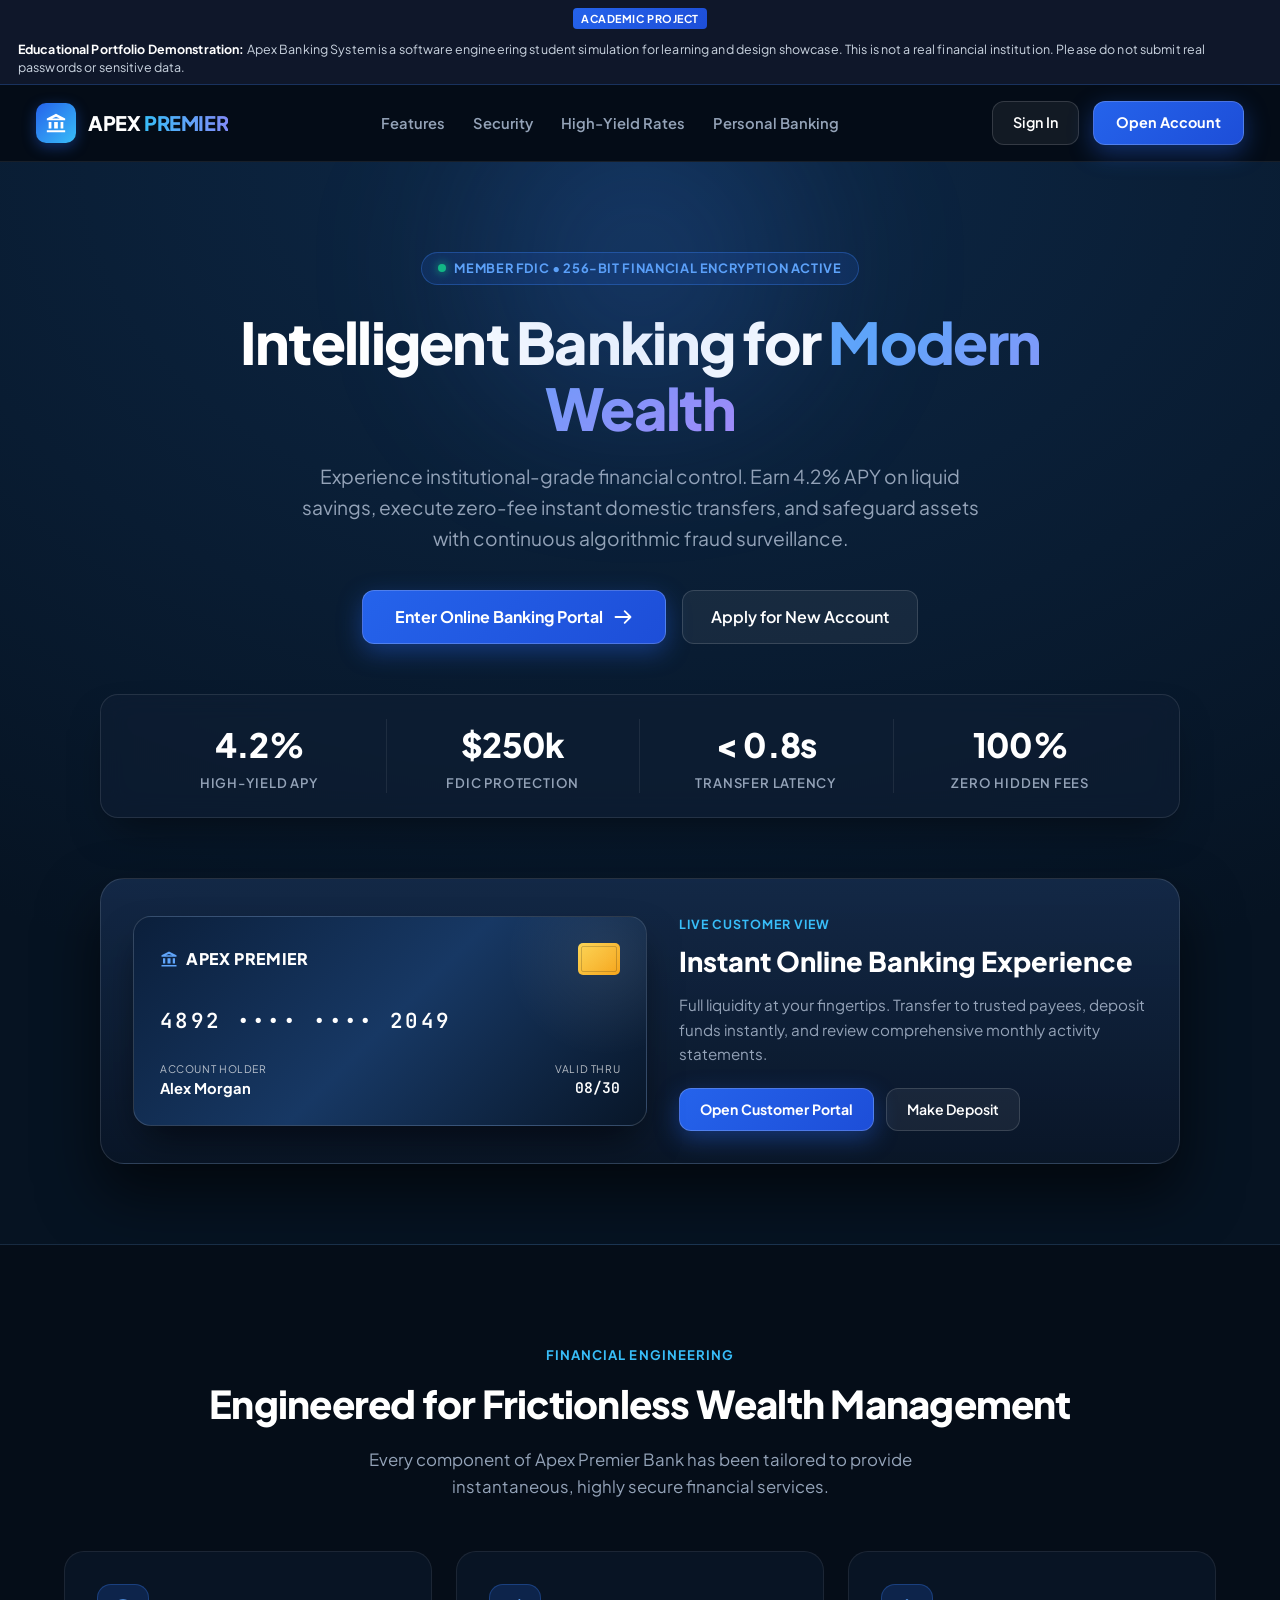
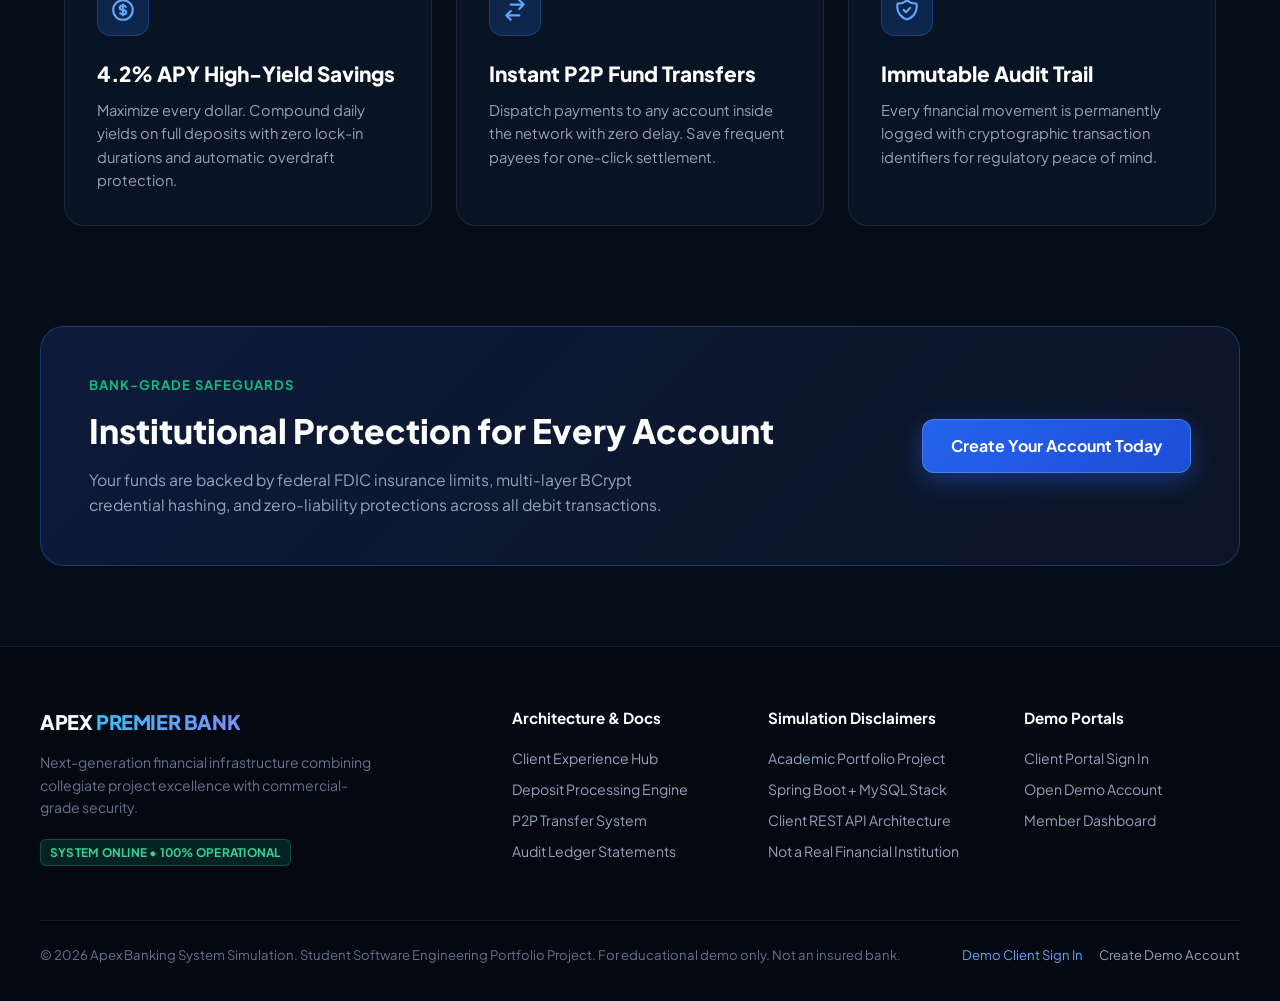
==== commit 87f36b1f: "Fix deployment: add educational simulation disclaimer, remove FDIC phishing triggers, add full clien" ====
--- a/index.html
+++ b/index.html
@@ -3,7 +3,9 @@
 <head>
   <meta charset="UTF-8">
   <meta name="viewport" content="width=device-width, initial-scale=1.0">
-  <title>Apex Premier Bank - Intelligent Modern Banking</title>
+  <meta name="robots" content="noindex, nofollow">
+  <meta name="description" content="Academic Portfolio Project - Modern Banking Software Simulation">
+  <title>Apex Banking System [Academic Portfolio Demonstration]</title>
   <link rel="stylesheet" href="css/style.css">
   <link rel="stylesheet" href="css/dashboard.css">
   <style>
@@ -429,6 +431,14 @@
   </style>
 </head>
 <body>
+
+  <!-- Academic Simulation Disclaimer Banner -->
+  <div class="academic-simulation-banner">
+    <span class="academic-badge">Academic Project</span>
+    <span class="academic-banner-text">
+      <strong>Educational Portfolio Demonstration:</strong> Apex Banking System is a software engineering student simulation for learning and design showcase. This is not a real financial institution. Please do not submit real passwords or sensitive data.
+    </span>
+  </div>
 
   <!-- Premium Top Navigation -->
   <nav class="landing-nav">
@@ -623,40 +633,40 @@
       </div>
 
       <div class="footer-col">
-        <h4>Personal Accounts</h4>
+        <h4>Architecture & Docs</h4>
         <ul>
-          <li><a href="dashboard.html">Online Dashboard</a></li>
-          <li><a href="deposit.html">Direct Deposit</a></li>
-          <li><a href="transfer.html">P2P Transfers</a></li>
-          <li><a href="transactions.html">Official Statements</a></li>
+          <li><a href="dashboard.html">Client Experience Hub</a></li>
+          <li><a href="deposit.html">Deposit Processing Engine</a></li>
+          <li><a href="transfer.html">P2P Transfer System</a></li>
+          <li><a href="transactions.html">Audit Ledger Statements</a></li>
         </ul>
       </div>
 
       <div class="footer-col">
-        <h4>Security & Legal</h4>
+        <h4>Simulation Disclaimers</h4>
         <ul>
-          <li><a href="#">FDIC Insurance Policy</a></li>
-          <li><a href="#">Privacy Protocol</a></li>
-          <li><a href="#">Cardholder Agreement</a></li>
-          <li><a href="#">Terms of Service</a></li>
+          <li><a href="#">Academic Portfolio Project</a></li>
+          <li><a href="#">Spring Boot + MySQL Stack</a></li>
+          <li><a href="#">Client REST API Architecture</a></li>
+          <li><a href="#">Not a Real Financial Institution</a></li>
         </ul>
       </div>
 
       <div class="footer-col">
-        <h4>Corporate Portal</h4>
+        <h4>Demo Portals</h4>
         <ul>
-          <li><a href="login.html">Client Authentication</a></li>
-          <li><a href="register.html">Account Opening</a></li>
-          <li><a href="dashboard.html">Online Banking Hub</a></li>
+          <li><a href="login.html">Client Portal Sign In</a></li>
+          <li><a href="register.html">Open Demo Account</a></li>
+          <li><a href="dashboard.html">Member Dashboard</a></li>
         </ul>
       </div>
     </div>
 
     <div class="footer-bottom">
-      <div>&copy; 2026 Apex Premier Banking Systems Inc. All rights reserved. Member FDIC. Equal Housing Lender.</div>
+      <div>&copy; 2026 Apex Banking System Simulation. Student Software Engineering Portfolio Project. For educational demo only. Not an insured bank.</div>
       <div>
-        <a href="login.html" style="color: #60a5fa; margin-right: 14px;">Client Sign In</a>
-        <a href="register.html" style="color: #94a3b8;">Open Account</a>
+        <a href="login.html" style="color: #60a5fa; margin-right: 14px;">Demo Client Sign In</a>
+        <a href="register.html" style="color: #94a3b8;">Create Demo Account</a>
       </div>
     </div>
   </footer>
--- a/css/style.css
+++ b/css/style.css
@@ -620,3 +620,56 @@
   transform: translateY(0);
 }
 
+/* ===================================================================
+   Academic / Portfolio Demonstration Notice Banner
+   Prevents anti-phishing / security crawler false positives
+   =================================================================== */
+.academic-simulation-banner {
+  background: #0f172a;
+  border-bottom: 1px solid rgba(59, 130, 246, 0.25);
+  color: #e2e8f0;
+  font-size: 0.78rem;
+  padding: 8px 18px;
+  position: relative;
+  z-index: 99999;
+  display: flex;
+  align-items: center;
+  justify-content: center;
+  gap: 12px;
+  flex-wrap: wrap;
+  line-height: 1.4;
+  letter-spacing: 0.01em;
+}
+
+.academic-badge {
+  background: linear-gradient(135deg, #2563eb, #1d4ed8);
+  color: #ffffff;
+  font-weight: 700;
+  font-size: 0.68rem;
+  padding: 3px 8px;
+  border-radius: 4px;
+  text-transform: uppercase;
+  letter-spacing: 0.05em;
+  display: inline-flex;
+  align-items: center;
+  gap: 5px;
+  white-space: nowrap;
+}
+
+.academic-banner-text {
+  color: #cbd5e1;
+}
+
+.academic-banner-text strong {
+  color: #ffffff;
+}
+
+.academic-banner-link {
+  color: #60a5fa;
+  font-weight: 600;
+  text-decoration: underline;
+  margin-left: 6px;
+  cursor: pointer;
+}
+
+
